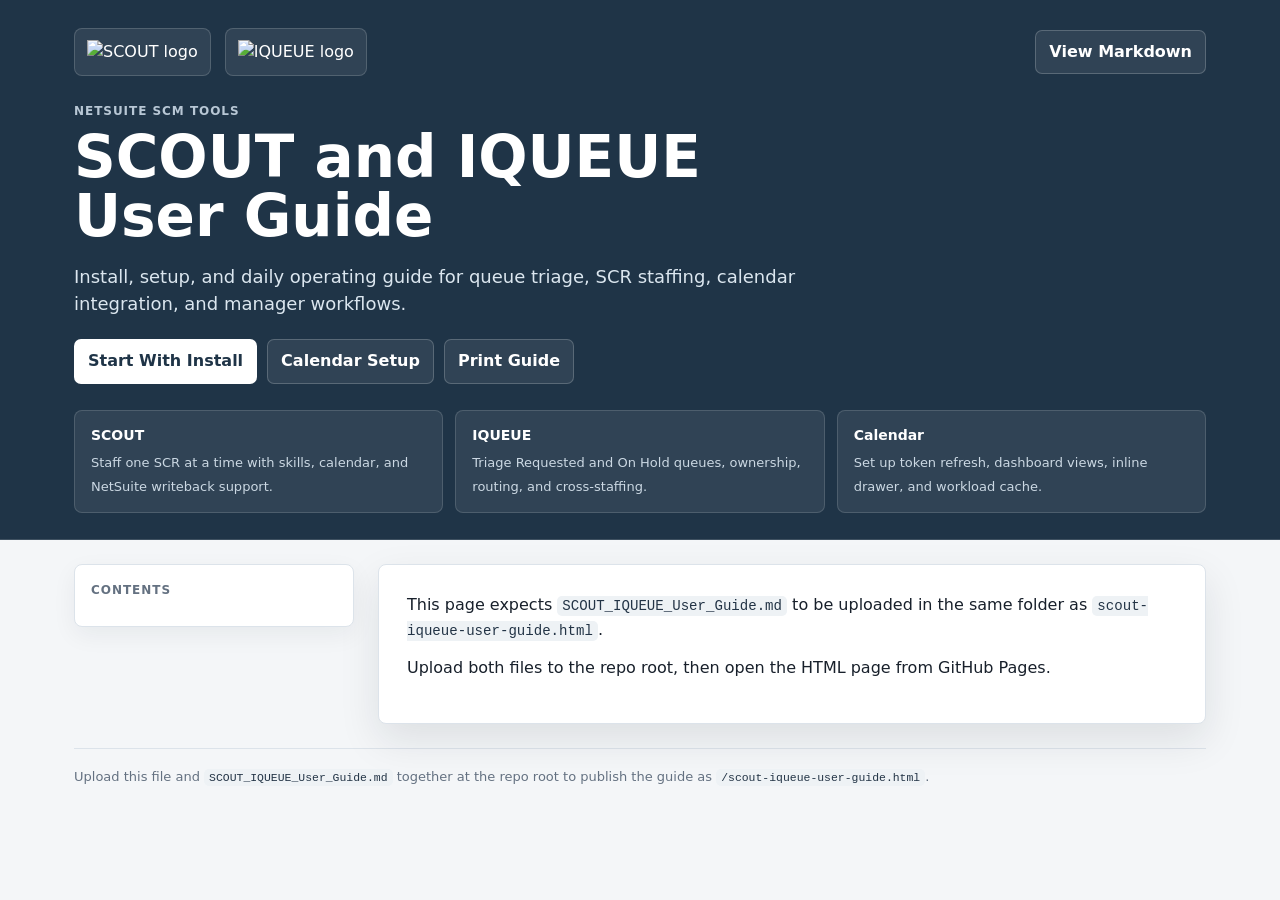
==== docs/index.html @ f4c656f4 "Add SCOUT and IQUEUE User Guide HTML file This file contains the complete HTML structure for the SCO" ====
<!doctype html>
<html lang="en">
<head>
  <meta charset="utf-8">
  <meta name="viewport" content="width=device-width, initial-scale=1">
  <title>SCOUT and IQUEUE User Guide</title>
  <meta name="description" content="Install, setup, and daily workflow guide for SCOUT and IQUEUE NetSuite SCM tools.">
  <style>
    :root {
      --bg: #f4f6f8;
      --surface: #ffffff;
      --surface-2: #eef2f5;
      --ink: #18202b;
      --muted: #647181;
      --line: #dce3ea;
      --line-strong: #c7d1dc;
      --navy: #1f3447;
      --navy-2: #2c4155;
      --teal: #137c75;
      --blue: #2c62a3;
      --shadow: 0 16px 40px rgba(24, 32, 43, 0.10);
      --radius: 8px;
      --content-width: 1180px;
    }

    * { box-sizing: border-box; }

    html { scroll-behavior: smooth; }

    body {
      margin: 0;
      background: var(--bg);
      color: var(--ink);
      font-family: Inter, ui-sans-serif, system-ui, -apple-system, BlinkMacSystemFont, "Segoe UI", sans-serif;
      line-height: 1.52;
    }

    a { color: var(--blue); text-decoration: none; }
    a:hover { text-decoration: underline; }

    button { font: inherit; }

    .skip-link {
      position: absolute;
      top: -48px;
      left: 16px;
      z-index: 20;
      padding: 8px 12px;
      border-radius: 6px;
      background: #fff;
      color: var(--ink);
    }

    .skip-link:focus { top: 12px; }

    .hero {
      background: var(--navy);
      color: #fff;
      border-bottom: 1px solid rgba(255, 255, 255, 0.14);
    }

    .hero-inner {
      max-width: var(--content-width);
      margin: 0 auto;
      padding: 28px 24px 26px;
    }

    .brand-strip {
      display: flex;
      align-items: center;
      justify-content: space-between;
      gap: 18px;
      margin-bottom: 26px;
    }

    .logo-pair {
      display: flex;
      align-items: center;
      gap: 14px;
      flex-wrap: wrap;
    }

    .logo-card {
      display: inline-flex;
      align-items: center;
      justify-content: center;
      min-height: 48px;
      padding: 8px 12px;
      border-radius: var(--radius);
      background: rgba(255, 255, 255, 0.08);
      border: 1px solid rgba(255, 255, 255, 0.16);
    }

    .logo-card img {
      display: block;
      max-height: 32px;
      max-width: 156px;
      object-fit: contain;
    }

    .eyebrow {
      margin: 0 0 8px;
      color: #b8c7d5;
      font-size: 12px;
      font-weight: 800;
      letter-spacing: 0.08em;
      text-transform: uppercase;
    }

    .hero h1 {
      margin: 0;
      max-width: 780px;
      font-size: clamp(32px, 5vw, 58px);
      line-height: 1.02;
      letter-spacing: 0;
    }

    .hero-copy {
      margin: 16px 0 0;
      max-width: 760px;
      color: #dbe6ef;
      font-size: 18px;
    }

    .hero-actions {
      display: flex;
      flex-wrap: wrap;
      gap: 10px;
      margin-top: 22px;
    }

    .button {
      display: inline-flex;
      align-items: center;
      justify-content: center;
      min-height: 38px;
      padding: 9px 13px;
      border: 1px solid rgba(255, 255, 255, 0.2);
      border-radius: 7px;
      background: #fff;
      color: var(--navy);
      font-weight: 800;
      cursor: pointer;
      text-decoration: none;
    }

    .button.secondary {
      background: rgba(255, 255, 255, 0.08);
      color: #fff;
    }

    .button:hover { text-decoration: none; filter: brightness(0.98); }

    .meta-grid {
      display: grid;
      grid-template-columns: repeat(3, minmax(0, 1fr));
      gap: 12px;
      margin-top: 26px;
    }

    .meta-card {
      padding: 14px 16px;
      border: 1px solid rgba(255, 255, 255, 0.14);
      border-radius: var(--radius);
      background: rgba(255, 255, 255, 0.08);
    }

    .meta-card strong {
      display: block;
      color: #fff;
      font-size: 14px;
      margin-bottom: 4px;
    }

    .meta-card span {
      color: #cbd8e3;
      font-size: 13px;
    }

    .layout {
      display: grid;
      grid-template-columns: 280px minmax(0, 1fr);
      gap: 24px;
      max-width: var(--content-width);
      margin: 0 auto;
      padding: 24px;
    }

    .toc {
      position: sticky;
      top: 18px;
      align-self: start;
      max-height: calc(100vh - 36px);
      overflow: auto;
      padding: 16px;
      border: 1px solid var(--line);
      border-radius: var(--radius);
      background: var(--surface);
      box-shadow: 0 8px 24px rgba(24, 32, 43, 0.06);
    }

    .toc-title {
      margin: 0 0 10px;
      color: var(--muted);
      font-size: 12px;
      font-weight: 800;
      text-transform: uppercase;
      letter-spacing: 0.08em;
    }

    .toc-link {
      display: block;
      padding: 7px 8px;
      border-radius: 6px;
      color: var(--ink);
      font-size: 13px;
      line-height: 1.25;
      text-decoration: none;
    }

    .toc-link:hover,
    .toc-link.is-active {
      background: #e7f2f1;
      color: #0f615c;
      text-decoration: none;
    }

    .toc-level-1 { font-weight: 800; }
    .toc-level-3 { padding-left: 22px; color: var(--muted); }

    .doc {
      min-width: 0;
      padding: 28px;
      border: 1px solid var(--line);
      border-radius: var(--radius);
      background: var(--surface);
      box-shadow: var(--shadow);
    }

    .loading {
      padding: 28px;
      border: 1px dashed var(--line-strong);
      border-radius: var(--radius);
      background: #fbfcfd;
      color: var(--muted);
    }

    .doc h1,
    .doc h2,
    .doc h3,
    .doc h4 {
      position: relative;
      margin: 30px 0 12px;
      color: var(--ink);
      letter-spacing: 0;
      scroll-margin-top: 18px;
    }

    .doc h1,
    .doc h2 {
      padding-top: 20px;
      border-top: 1px solid var(--line);
      line-height: 1.16;
    }

    .doc h1 { font-size: 32px; }
    .doc h2 { font-size: 27px; }
    .doc h1:first-child,
    .doc h2:first-child { border-top: 0; padding-top: 0; margin-top: 0; }
    .doc h3 { color: var(--navy-2); font-size: 20px; }
    .doc h4 { font-size: 17px; }

    .heading-anchor {
      opacity: 0;
      margin-left: 8px;
      color: var(--muted);
      font-size: 0.78em;
      text-decoration: none;
    }

    h1:hover .heading-anchor,
    h2:hover .heading-anchor,
    h3:hover .heading-anchor,
    h4:hover .heading-anchor { opacity: 1; }

    .doc p { margin: 0 0 14px; }

    .doc ul,
    .doc ol {
      margin: 0 0 16px 22px;
      padding: 0;
    }

    .doc li { margin: 5px 0; }

    .table-scroller {
      margin: 14px 0 22px;
      overflow-x: auto;
      border: 1px solid var(--line);
      border-radius: var(--radius);
      background: #fff;
    }

    table {
      width: 100%;
      min-width: 720px;
      border-collapse: collapse;
      font-size: 13px;
    }

    th,
    td {
      padding: 10px 12px;
      border-bottom: 1px solid var(--line);
      vertical-align: top;
      text-align: left;
    }

    th {
      background: #eef3f7;
      color: var(--navy);
      font-weight: 800;
      white-space: nowrap;
    }

    tr:last-child td { border-bottom: 0; }
    tr:nth-child(even) td { background: #fbfcfd; }

    code {
      padding: 2px 5px;
      border-radius: 5px;
      background: #eef2f5;
      color: #233446;
      font-family: ui-monospace, SFMono-Regular, Menlo, Monaco, Consolas, "Liberation Mono", monospace;
      font-size: 0.88em;
      word-break: break-word;
    }

    .code-link code { color: var(--blue); }

    .copy-link {
      display: inline-flex;
      align-items: center;
      margin-left: 6px;
      padding: 3px 7px;
      border: 1px solid var(--line-strong);
      border-radius: 5px;
      background: #fff;
      color: var(--muted);
      font-size: 11px;
      font-weight: 800;
      cursor: pointer;
      vertical-align: middle;
    }

    .copy-link:hover { border-color: var(--teal); color: var(--teal); }

    .footer {
      max-width: var(--content-width);
      margin: 0 auto;
      padding: 0 24px 32px;
      color: var(--muted);
      font-size: 13px;
    }

    .footer-inner {
      padding: 18px 0 0;
      border-top: 1px solid var(--line);
    }

    @media (max-width: 980px) {
      .layout { grid-template-columns: 1fr; }
      .toc { position: static; max-height: none; }
      .meta-grid { grid-template-columns: 1fr; }
      .doc { padding: 20px; }
    }

    @media (max-width: 640px) {
      .hero-inner,
      .layout,
      .footer { padding-left: 16px; padding-right: 16px; }
      .brand-strip { align-items: flex-start; flex-direction: column; }
      .hero h1 { font-size: 34px; }
      .hero-copy { font-size: 16px; }
      table { min-width: 640px; }
    }

    @media print {
      body { background: #fff; }
      .hero { color: #000; background: #fff; border-bottom: 1px solid #ccc; }
      .hero-actions,
      .toc,
      .heading-anchor,
      .copy-link { display: none !important; }
      .layout { display: block; max-width: none; padding: 0; }
      .doc { border: 0; box-shadow: none; padding: 0; }
      .table-scroller { overflow: visible; }
      a { color: #000; text-decoration: underline; }
    }
  </style>
</head>
<body>
  <a class="skip-link" href="#guide-content">Skip to guide content</a>

  <header class="hero">
    <div class="hero-inner">
      <div class="brand-strip">
        <div class="logo-pair" aria-label="SCOUT and IQUEUE logos">
          <span class="logo-card"><img src="https://raw.githubusercontent.com/mcanderson14/ns_scm_logos/main/SCOUT_logo.png" alt="SCOUT logo"></span>
          <span class="logo-card"><img src="https://raw.githubusercontent.com/mcanderson14/ns_scm_logos/main/IQ_large_logo.png" alt="IQUEUE logo"></span>
        </div>
        <a class="button secondary" href="./SCOUT_IQUEUE_User_Guide.md">View Markdown</a>
      </div>
      <p class="eyebrow">NetSuite SCM Tools</p>
      <h1>SCOUT and IQUEUE User Guide</h1>
      <p class="hero-copy">Install, setup, and daily operating guide for queue triage, SCR staffing, calendar integration, and manager workflows.</p>
      <div class="hero-actions">
        <a class="button" href="#installation-guide">Start With Install</a>
        <a class="button secondary" href="#scout-calendar-integration-setup">Calendar Setup</a>
        <button class="button secondary" type="button" onclick="window.print()">Print Guide</button>
      </div>
      <div class="meta-grid" aria-label="Guide summary">
        <div class="meta-card"><strong>SCOUT</strong><span>Staff one SCR at a time with skills, calendar, and NetSuite writeback support.</span></div>
        <div class="meta-card"><strong>IQUEUE</strong><span>Triage Requested and On Hold queues, ownership, routing, and cross-staffing.</span></div>
        <div class="meta-card"><strong>Calendar</strong><span>Set up token refresh, dashboard views, inline drawer, and workload cache.</span></div>
      </div>
    </div>
  </header>

  <div class="layout">
    <aside class="toc" aria-label="Table of contents">
      <p class="toc-title">Contents</p>
      <nav id="toc-links"></nav>
    </aside>
    <main id="guide-content" class="doc">
      <div class="loading">Loading guide content from <code>SCOUT_IQUEUE_User_Guide.md</code>...</div>
    </main>
  </div>

  <footer class="footer">
    <div class="footer-inner">Upload this file and <code>SCOUT_IQUEUE_User_Guide.md</code> together at the repo root to publish the guide as <code>/scout-iqueue-user-guide.html</code>.</div>
  </footer>

  <script>
    (function () {
      var markdownPath = './SCOUT_IQUEUE_User_Guide.md';
      var content = document.getElementById('guide-content');
      var tocLinks = document.getElementById('toc-links');

      function escapeHtml(value) {
        return String(value == null ? '' : value)
          .replace(/&/g, '&amp;')
          .replace(/</g, '&lt;')
          .replace(/>/g, '&gt;')
          .replace(/"/g, '&quot;');
      }

      function escapeAttr(value) {
        return escapeHtml(value).replace(/'/g, '&#39;');
      }

      function stripMarkdown(text) {
        return String(text || '')
          .replace(/`([^`]+)`/g, '$1')
          .replace(/\*\*([^*]+)\*\*/g, '$1')
          .trim();
      }

      function slugify(value, counts) {
        var base = String(value || '')
          .toLowerCase()
          .replace(/`([^`]+)`/g, '$1')
          .replace(/&amp;/g, 'and')
          .replace(/[^a-z0-9]+/g, '-')
          .replace(/^-+|-+$/g, '') || 'section';
        counts[base] = (counts[base] || 0) + 1;
        return counts[base] === 1 ? base : base + '-' + counts[base];
      }

      function splitTableRow(line) {
        var text = line.trim();
        if (text.charAt(0) === '|') text = text.slice(1);
        if (text.charAt(text.length - 1) === '|') text = text.slice(0, -1);
        return text.split('|').map(function (cell) { return cell.trim(); });
      }

      function isTableDivider(line) {
        return /^\s*\|?\s*:?-{3,}:?\s*(\|\s*:?-{3,}:?\s*)+\|?\s*$/.test(line || '');
      }

      function inlineMarkdown(text) {
        return String(text || '').split(/(`[^`]*`)/g).map(function (part) {
          if (part.indexOf('`') === 0 && part.lastIndexOf('`') === part.length - 1) {
            var raw = part.slice(1, -1);
            var escaped = escapeHtml(raw);
            if (/^https?:\/\//i.test(raw)) {
              return '<a class="code-link" href="' + escapeAttr(raw) + '" target="_blank" rel="noopener"><code>' + escaped + '</code></a>';
            }
            return '<code>' + escaped + '</code>';
          }
          return escapeHtml(part)
            .replace(/\*\*([^*]+)\*\*/g, '<strong>$1</strong>')
            .replace(/\b(https?:\/\/[^\s<]+[^\s<.,)])\b/g, '<a href="$1" target="_blank" rel="noopener">$1</a>');
        }).join('');
      }

      function renderMarkdown(markdown) {
        var lines = String(markdown || '').replace(/\r\n?/g, '\n').split('\n');
        var slugCounts = Object.create(null);
        var toc = [];
        var html = [];
        var i = 0;
        var skippedTitle = false;

        function nextSpecial(index) {
          var line = lines[index] || '';
          var trimmed = line.trim();
          return !trimmed
            || /^#{1,6}\s+/.test(trimmed)
            || /^[-*]\s+/.test(trimmed)
            || /^\d+\.\s+/.test(trimmed)
            || (trimmed.indexOf('|') === 0 && isTableDivider(lines[index + 1] || ''));
        }

        while (i < lines.length) {
          var line = lines[i];
          var trimmed = line.trim();
          if (!trimmed) {
            i += 1;
            continue;
          }

          var heading = trimmed.match(/^(#{1,6})\s+(.+)$/);
          if (heading) {
            var level = heading[1].length;
            var headingText = stripMarkdown(heading[2]);
            if (level === 1 && !skippedTitle) {
              skippedTitle = true;
              i += 1;
              continue;
            }
            var id = slugify(headingText, slugCounts);
            if (level <= 3) toc.push({ level: level, text: headingText, id: id });
            html.push('<h' + level + ' id="' + id + '">' + inlineMarkdown(heading[2]) + '<a class="heading-anchor" href="#' + id + '" aria-label="Link to ' + escapeAttr(headingText) + '">#</a></h' + level + '>');
            i += 1;
            continue;
          }

          if (trimmed.indexOf('|') === 0 && isTableDivider(lines[i + 1] || '')) {
            var headers = splitTableRow(lines[i]);
            var rows = [];
            i += 2;
            while (i < lines.length && lines[i].trim().indexOf('|') === 0) {
              rows.push(splitTableRow(lines[i]));
              i += 1;
            }
            html.push('<div class="table-scroller"><table>');
            html.push('<thead><tr>' + headers.map(function (cell) { return '<th>' + inlineMarkdown(cell) + '</th>'; }).join('') + '</tr></thead>');
            html.push('<tbody>');
            rows.forEach(function (row) {
              html.push('<tr>' + row.map(function (cell) { return '<td>' + inlineMarkdown(cell) + '</td>'; }).join('') + '</tr>');
            });
            html.push('</tbody></table></div>');
            continue;
          }

          if (/^[-*]\s+/.test(trimmed)) {
            var bulletItems = [];
            while (i < lines.length && /^[-*]\s+/.test(lines[i].trim())) {
              bulletItems.push(lines[i].trim().replace(/^[-*]\s+/, ''));
              i += 1;
            }
            html.push('<ul>' + bulletItems.map(function (item) { return '<li>' + inlineMarkdown(item) + '</li>'; }).join('') + '</ul>');
            continue;
          }

          if (/^\d+\.\s+/.test(trimmed)) {
            var orderedItems = [];
            while (i < lines.length && /^\d+\.\s+/.test(lines[i].trim())) {
              orderedItems.push(lines[i].trim().replace(/^\d+\.\s+/, ''));
              i += 1;
            }
            html.push('<ol>' + orderedItems.map(function (item) { return '<li>' + inlineMarkdown(item) + '</li>'; }).join('') + '</ol>');
            continue;
          }

          var paragraph = [];
          while (i < lines.length && !nextSpecial(i)) {
            paragraph.push(lines[i].trim());
            i += 1;
          }
          html.push('<p>' + inlineMarkdown(paragraph.join(' ')) + '</p>');
        }

        content.innerHTML = html.join('\n');
        tocLinks.innerHTML = toc.map(function (item) {
          return '<a class="toc-link toc-level-' + item.level + '" href="#' + item.id + '">' + escapeHtml(item.text) + '</a>';
        }).join('\n');
        enhancePage();
      }

      function enhancePage() {
        var links = Array.prototype.slice.call(document.querySelectorAll('.toc-link'));
        var byId = {};
        links.forEach(function (link) {
          byId[link.getAttribute('href').slice(1)] = link;
        });

        function setActive(id) {
          links.forEach(function (link) {
            link.classList.toggle('is-active', link === byId[id]);
          });
        }

        if ('IntersectionObserver' in window) {
          var headings = Array.prototype.slice.call(document.querySelectorAll('.doc h1[id], .doc h2[id], .doc h3[id]'));
          var observer = new IntersectionObserver(function (entries) {
            var visible = entries.filter(function (entry) { return entry.isIntersecting; })
              .sort(function (a, b) { return a.boundingClientRect.top - b.boundingClientRect.top; })[0];
            if (visible) setActive(visible.target.id);
          }, { rootMargin: '-10% 0px -75% 0px', threshold: [0, 1] });
          headings.forEach(function (heading) { observer.observe(heading); });
        }

        document.querySelectorAll('a.code-link code').forEach(function (code) {
          var url = code.textContent.trim();
          if (!/^https?:\/\//i.test(url)) return;
          var button = document.createElement('button');
          button.type = 'button';
          button.className = 'copy-link';
          button.textContent = 'Copy';
          button.setAttribute('aria-label', 'Copy link');
          button.addEventListener('click', function () {
            if (!navigator.clipboard) return;
            navigator.clipboard.writeText(url).then(function () {
              button.textContent = 'Copied';
              window.setTimeout(function () { button.textContent = 'Copy'; }, 1200);
            });
          });
          code.parentElement.insertAdjacentElement('afterend', button);
        });
      }

      fetch(markdownPath, { cache: 'no-cache' })
        .then(function (response) {
          if (!response.ok) throw new Error('HTTP ' + response.status);
          return response.text();
        })
        .then(renderMarkdown)
        .catch(function () {
          renderMarkdown('# Guide Content Not Loaded\n\nThis page expects `SCOUT_IQUEUE_User_Guide.md` to be uploaded in the same folder as `scout-iqueue-user-guide.html`.\n\nUpload both files to the repo root, then open the HTML page from GitHub Pages.');
        });
    }());
  </script>
</body>
</html>
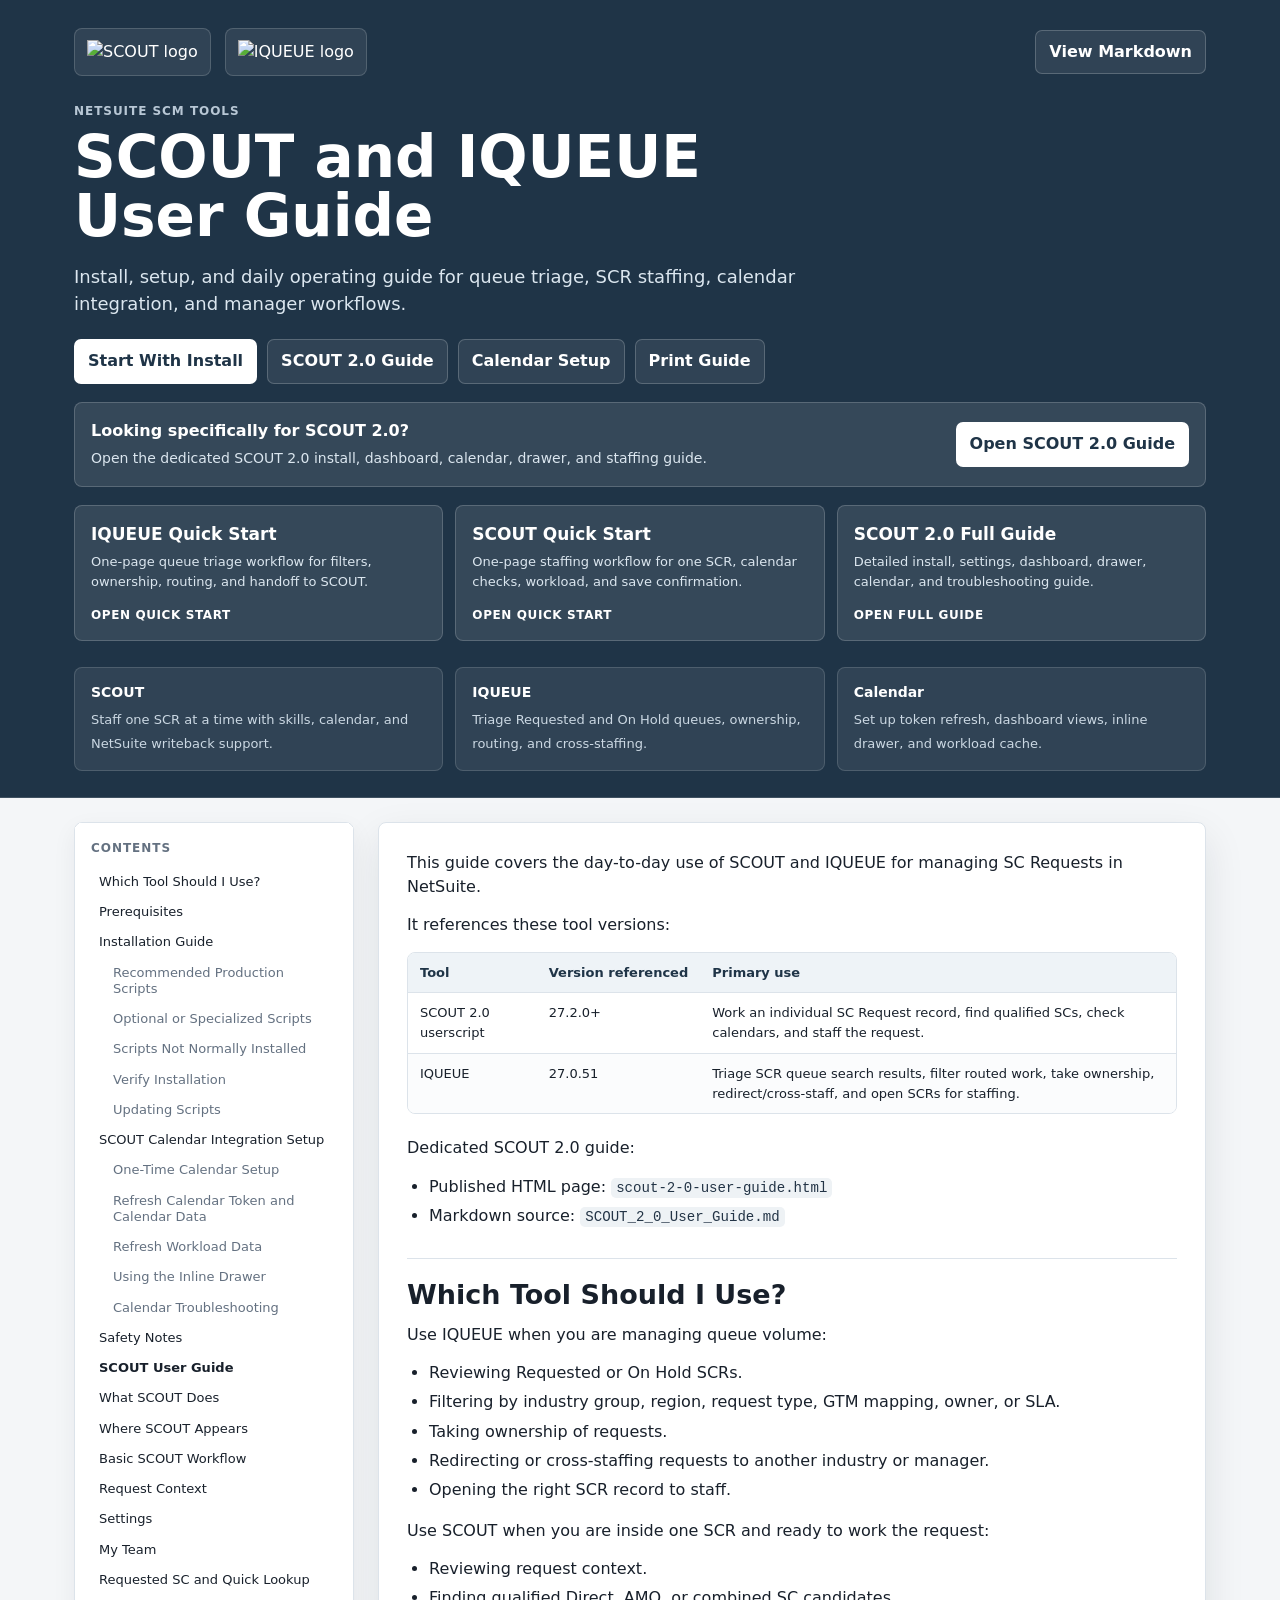
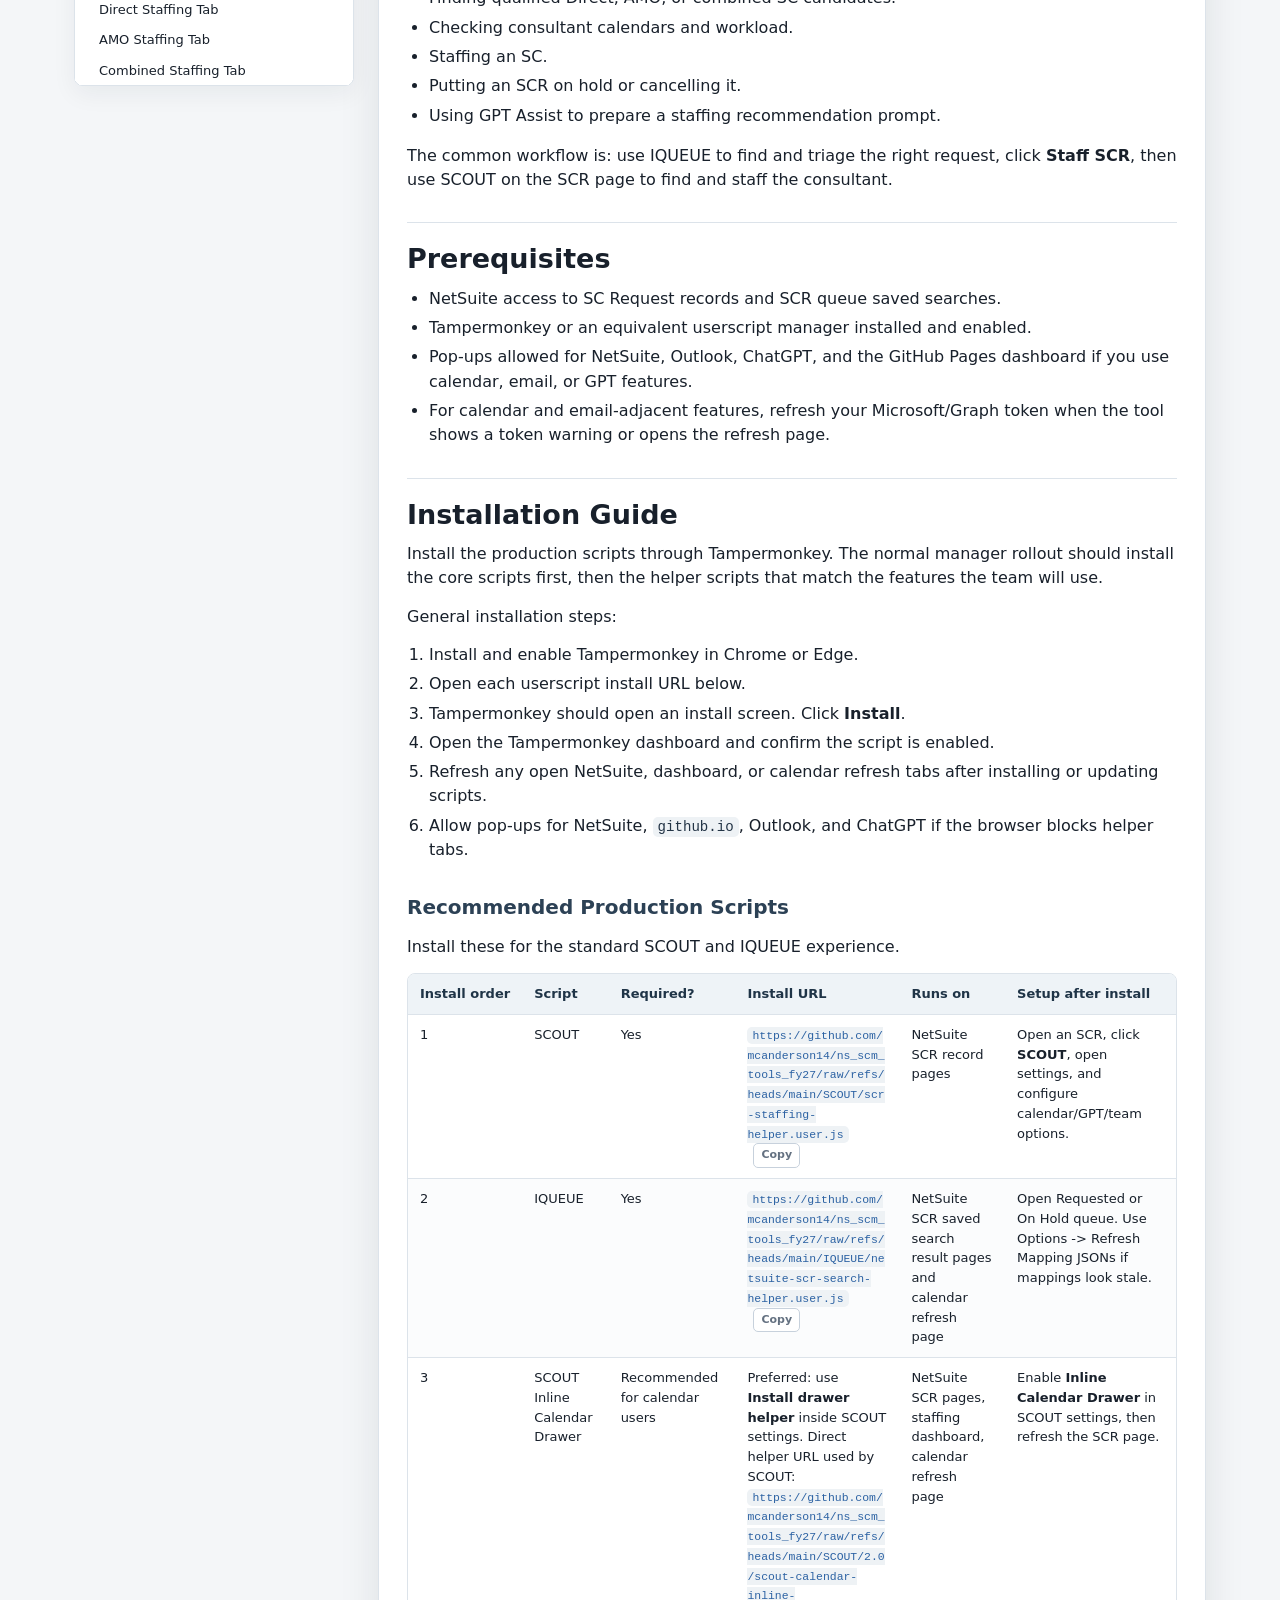
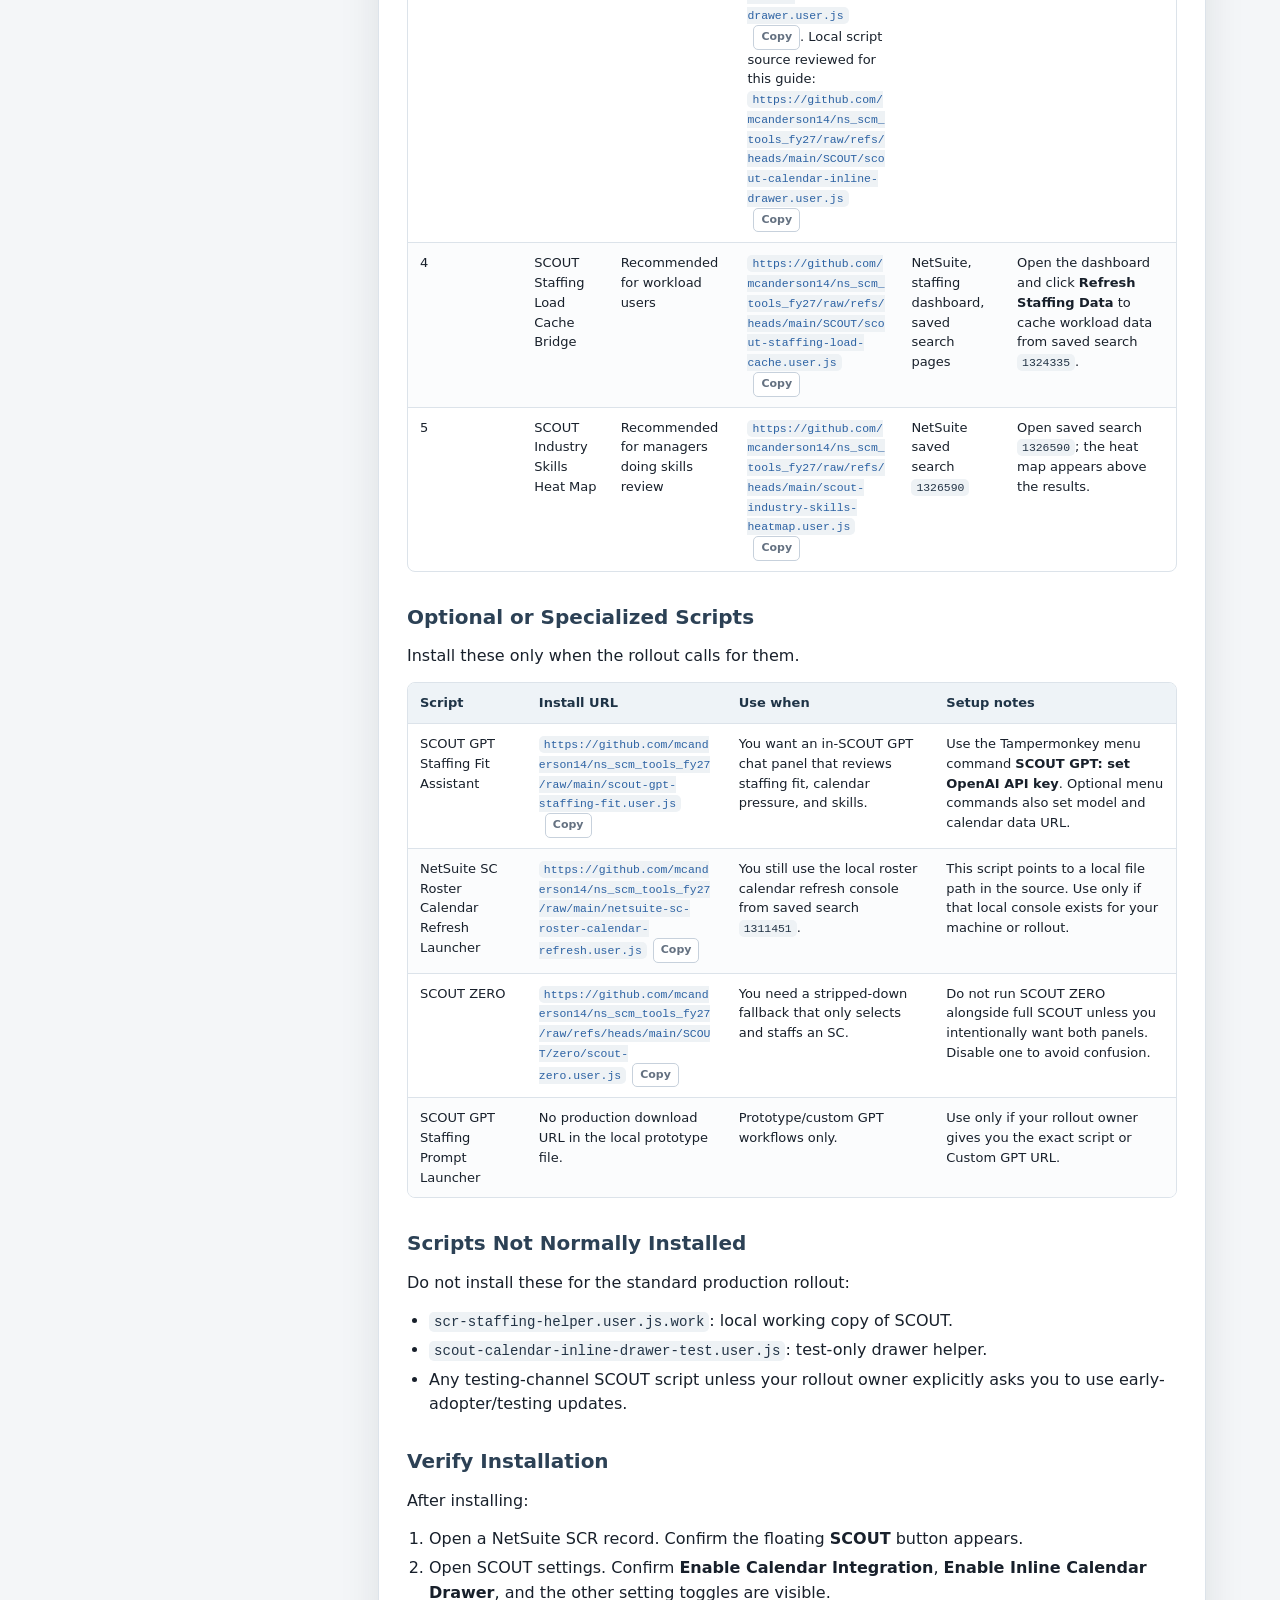
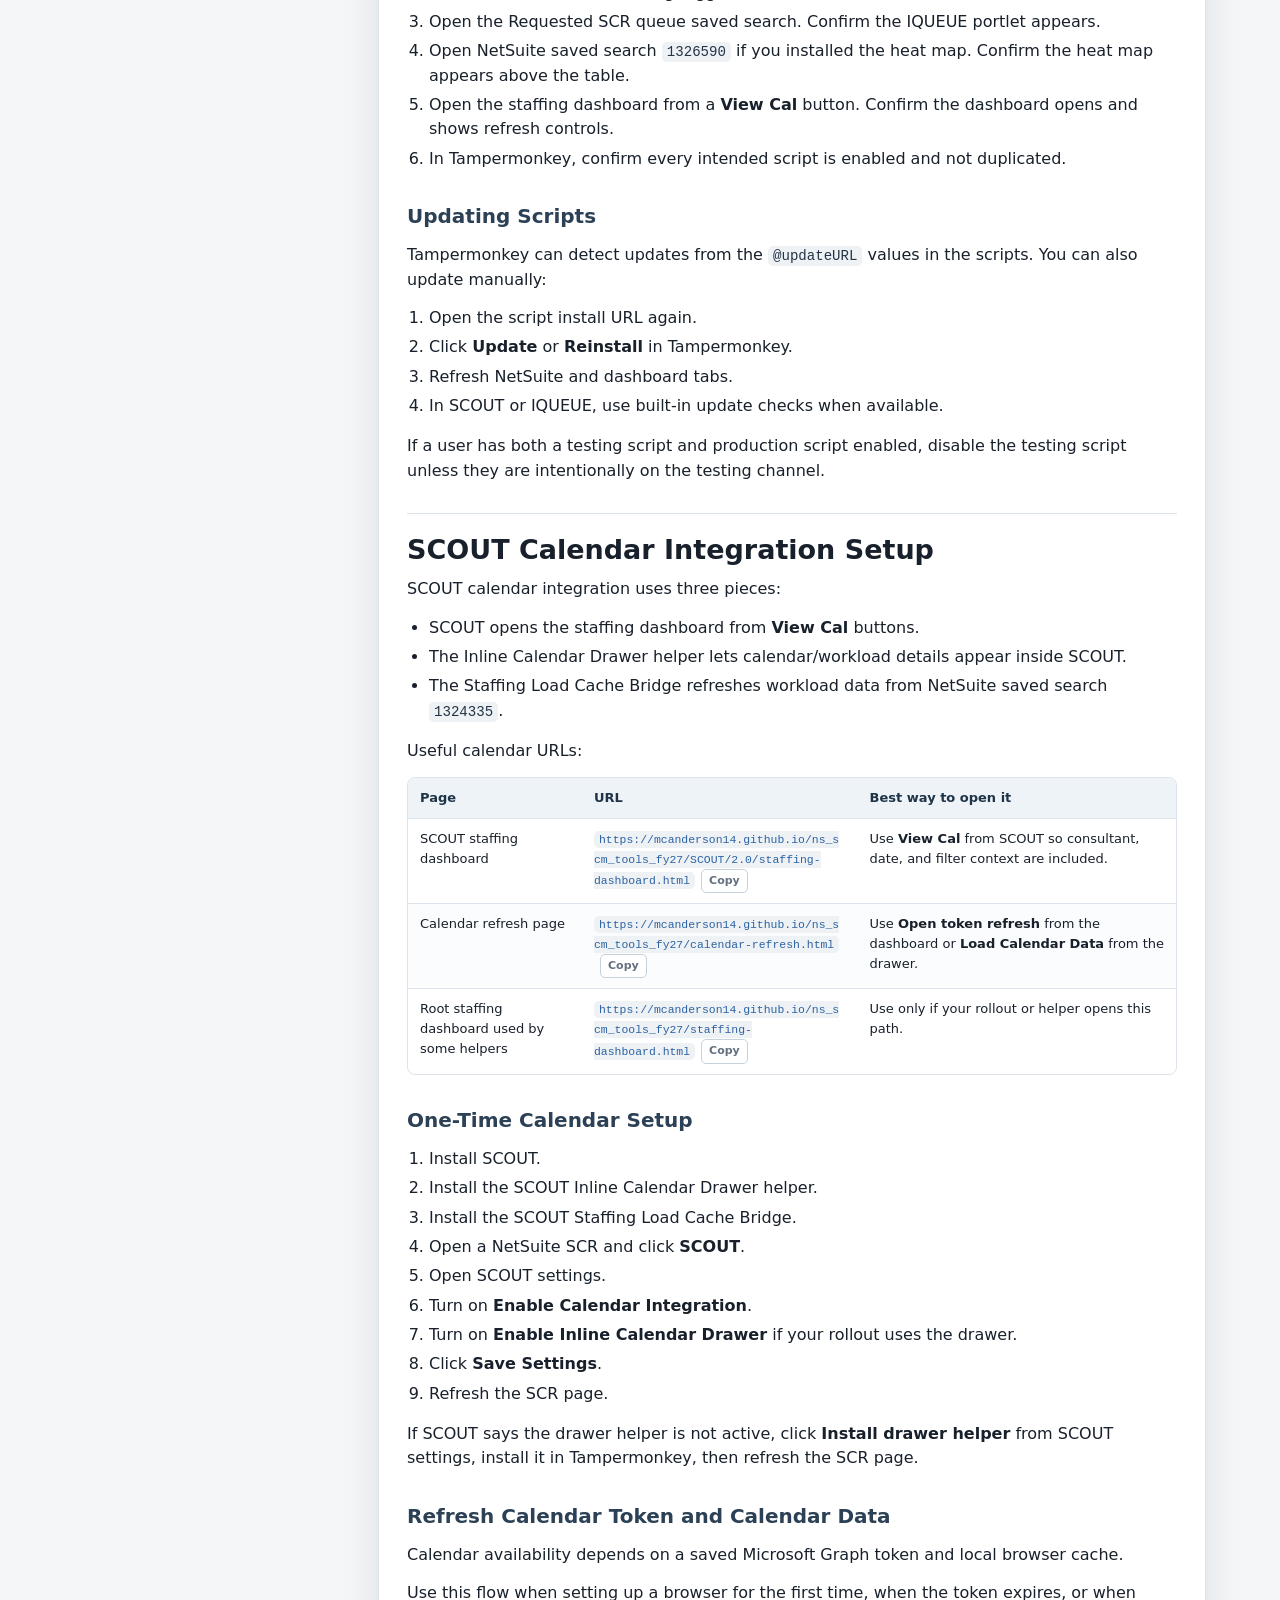
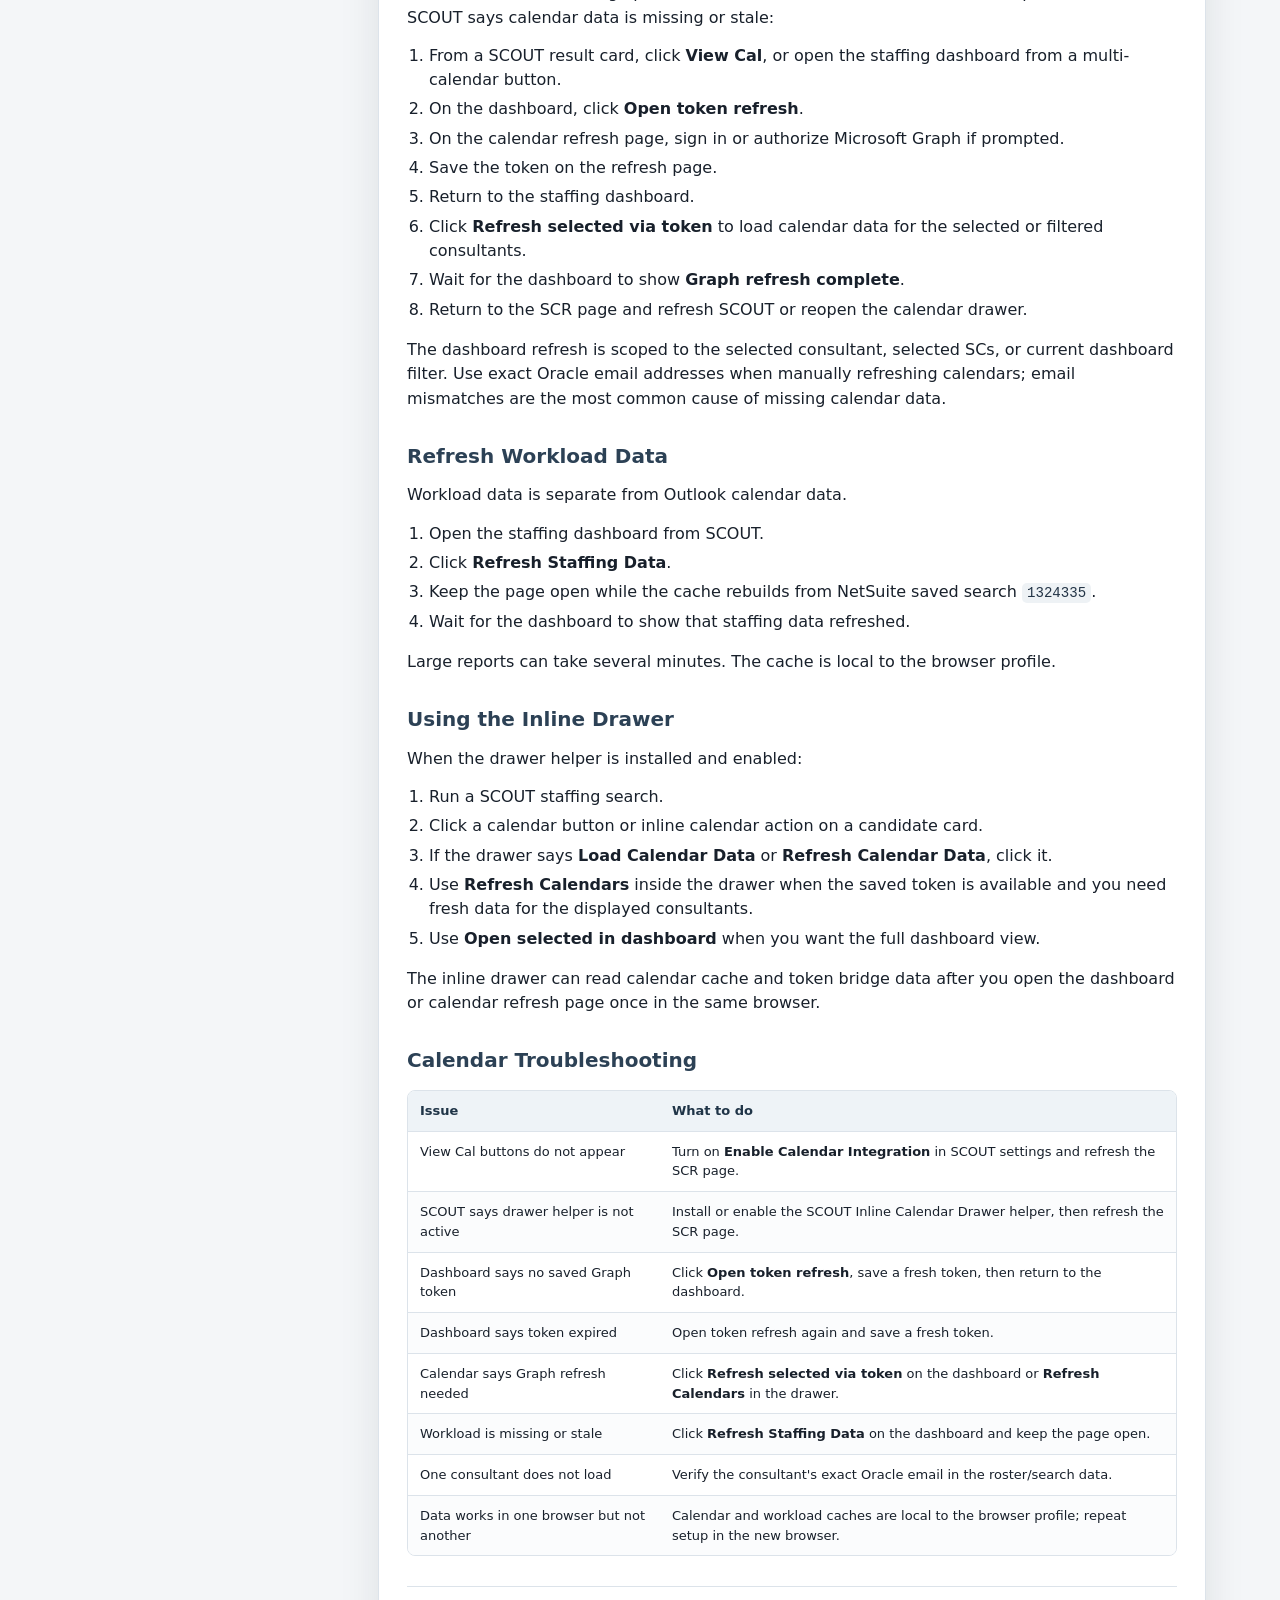
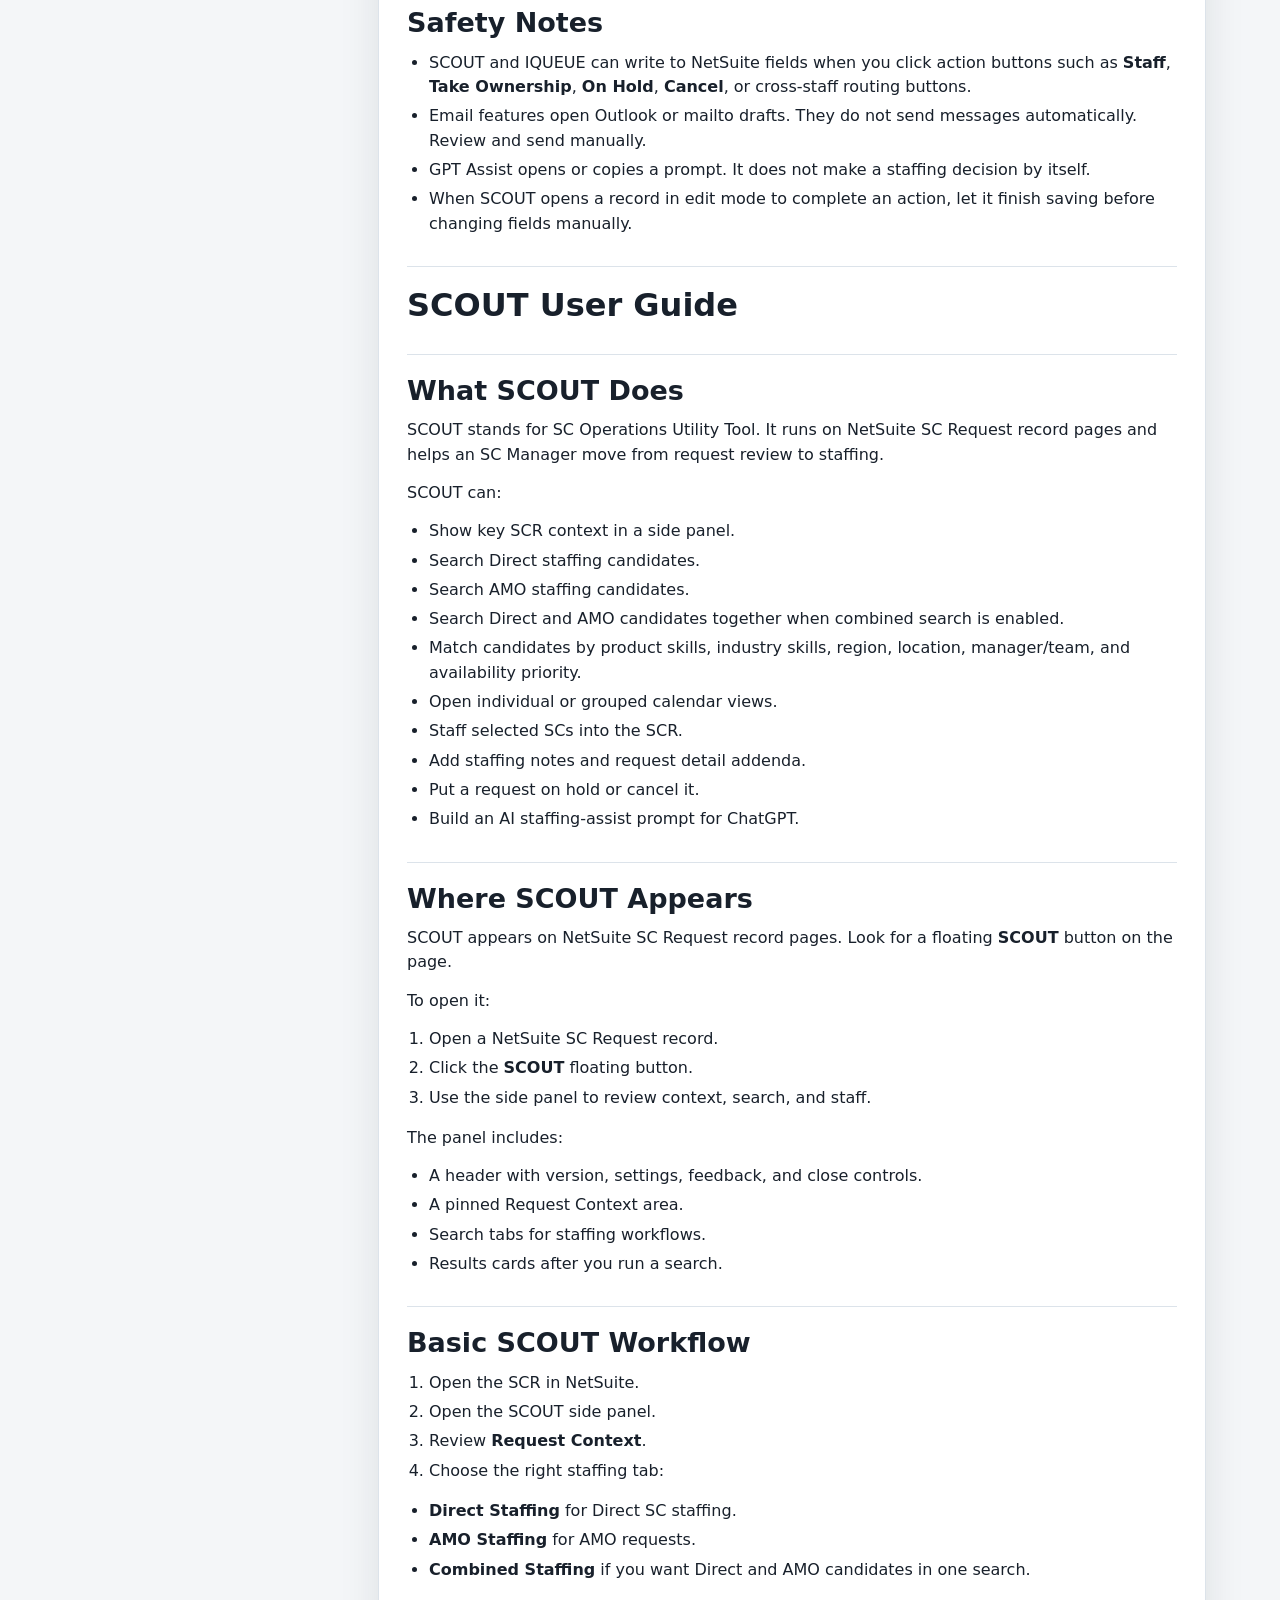
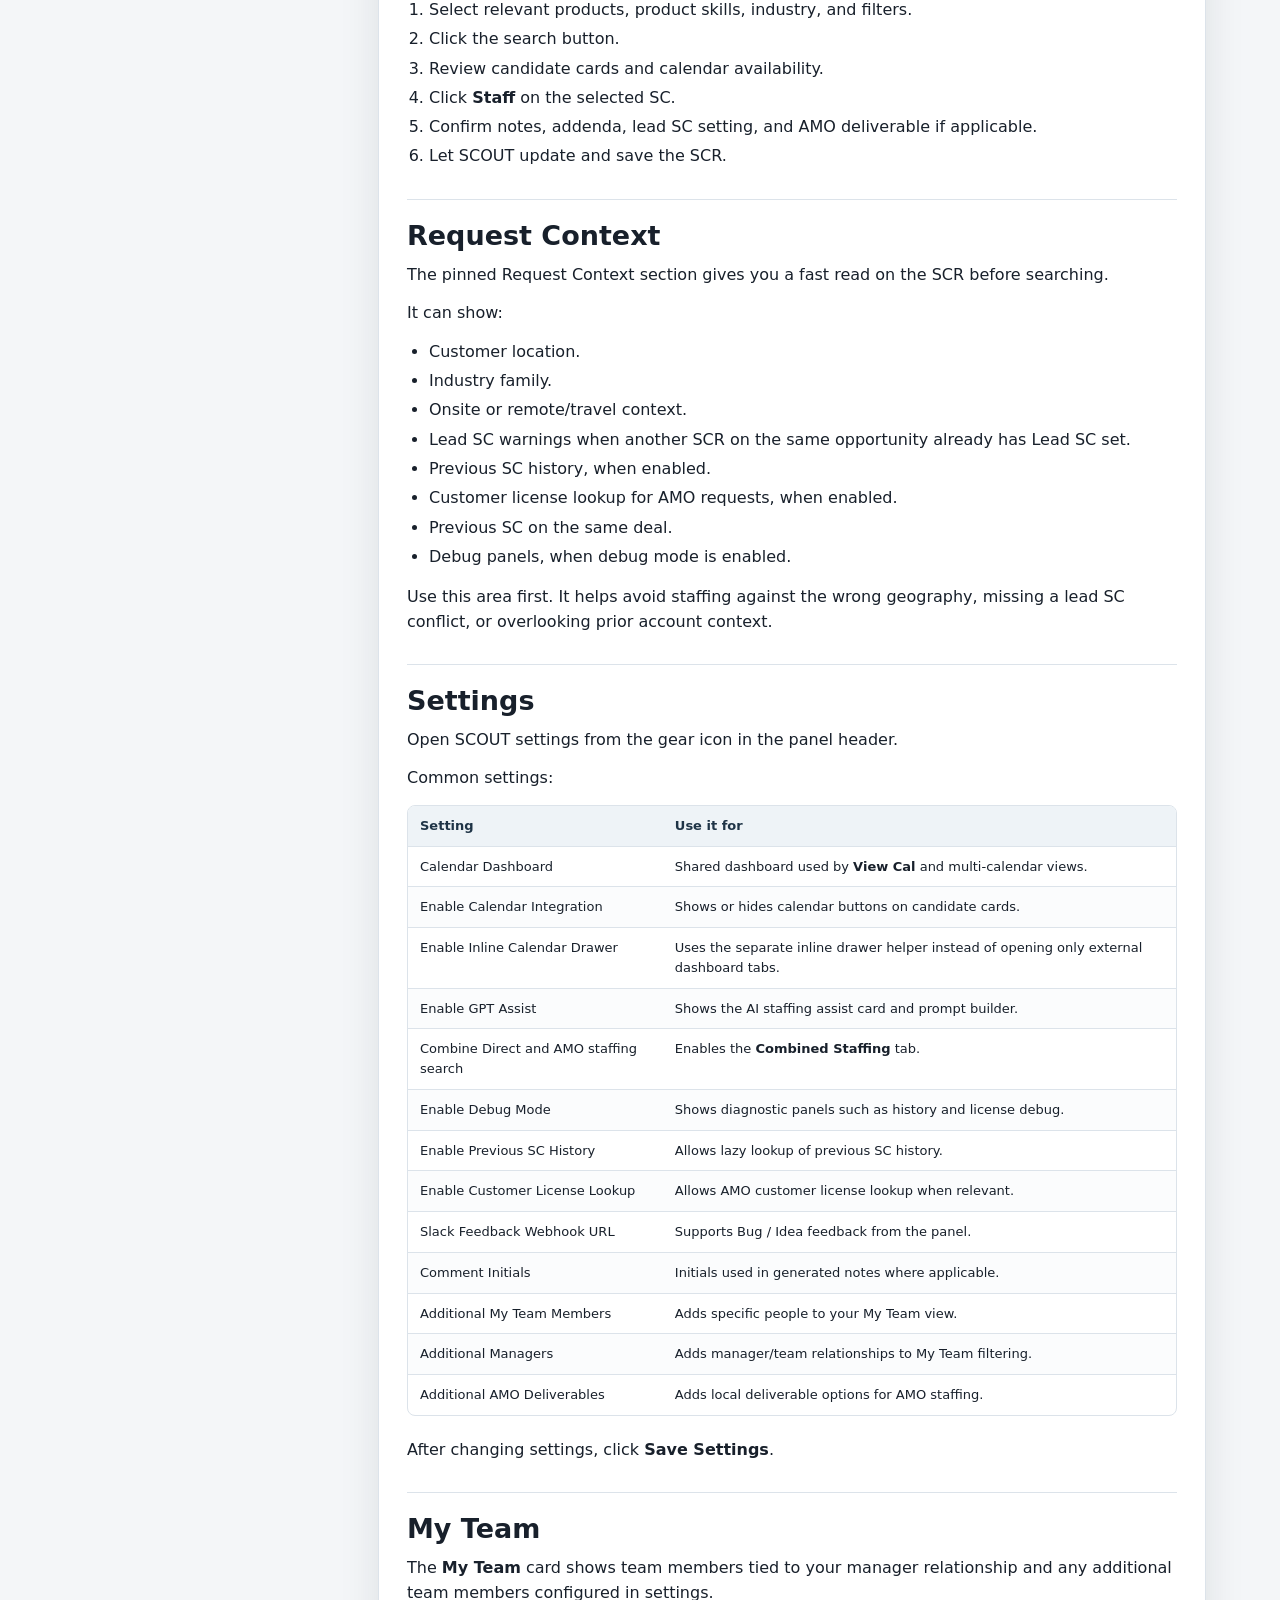
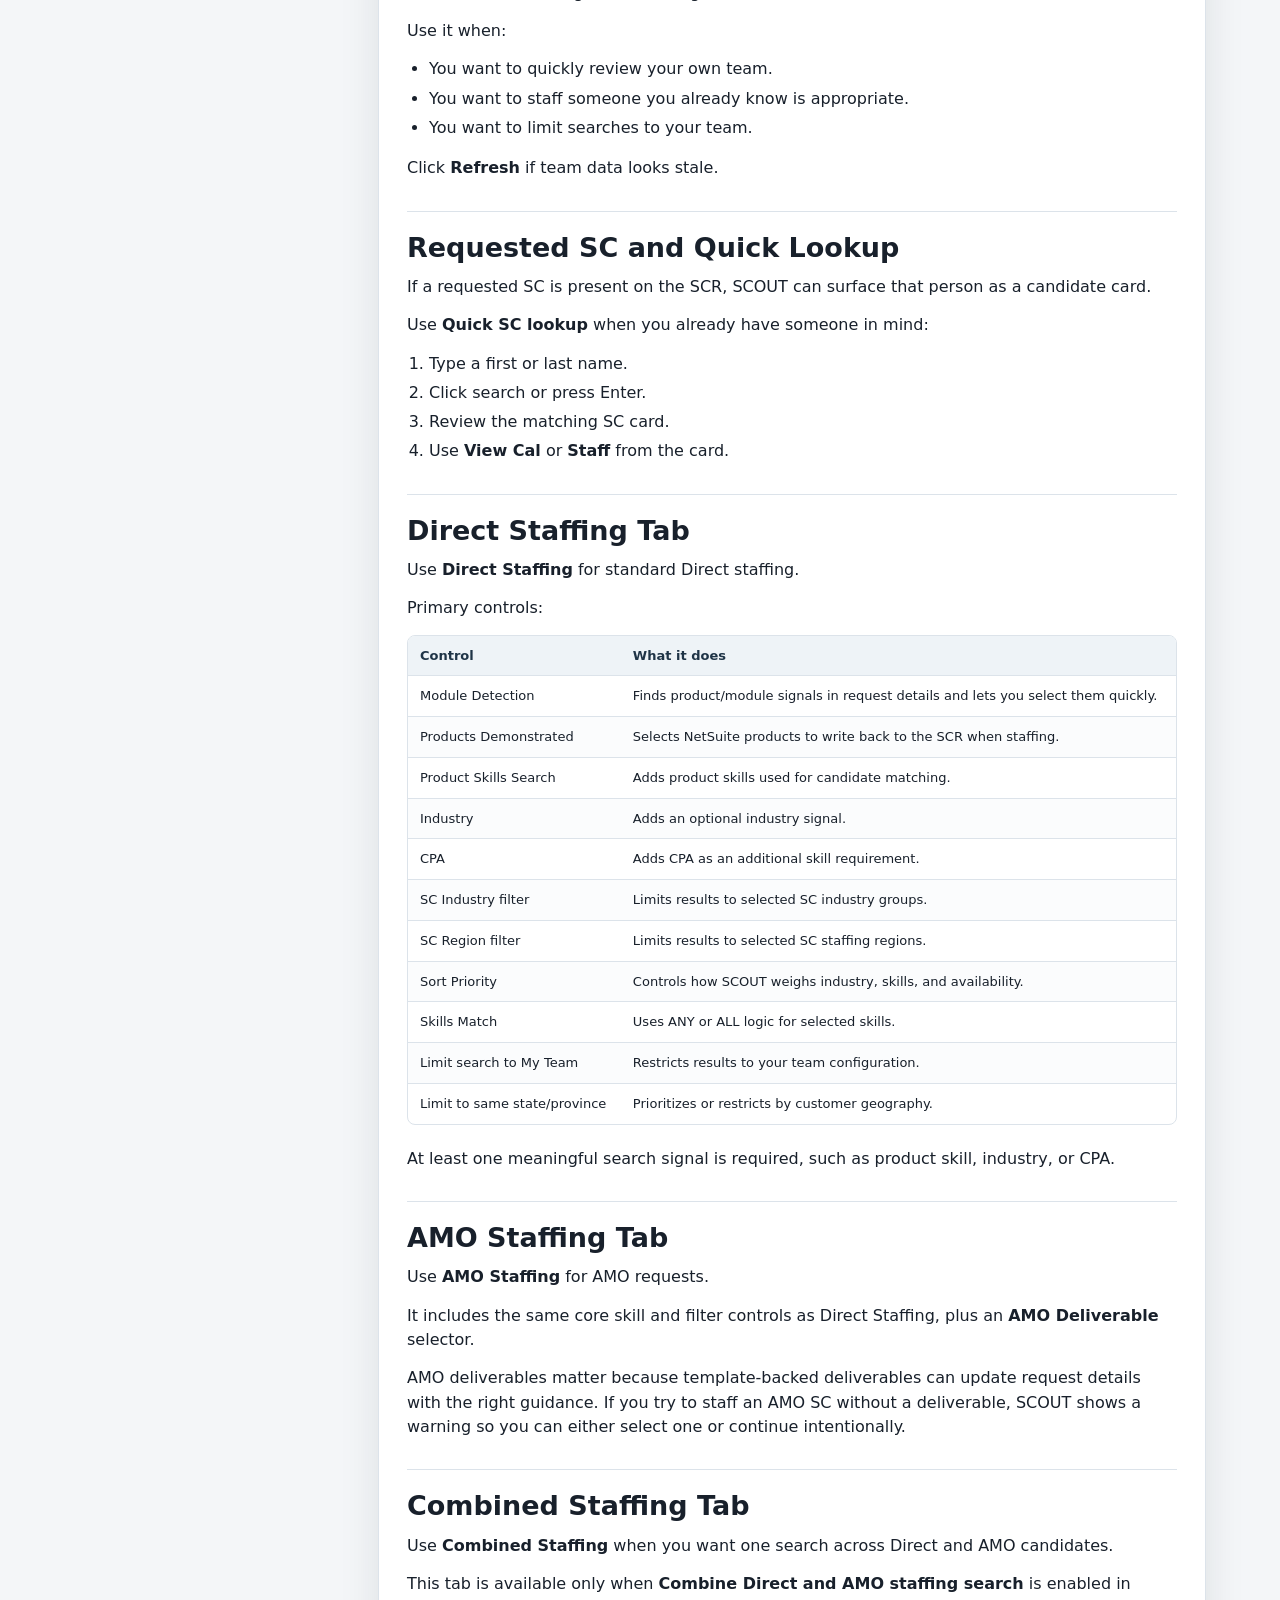
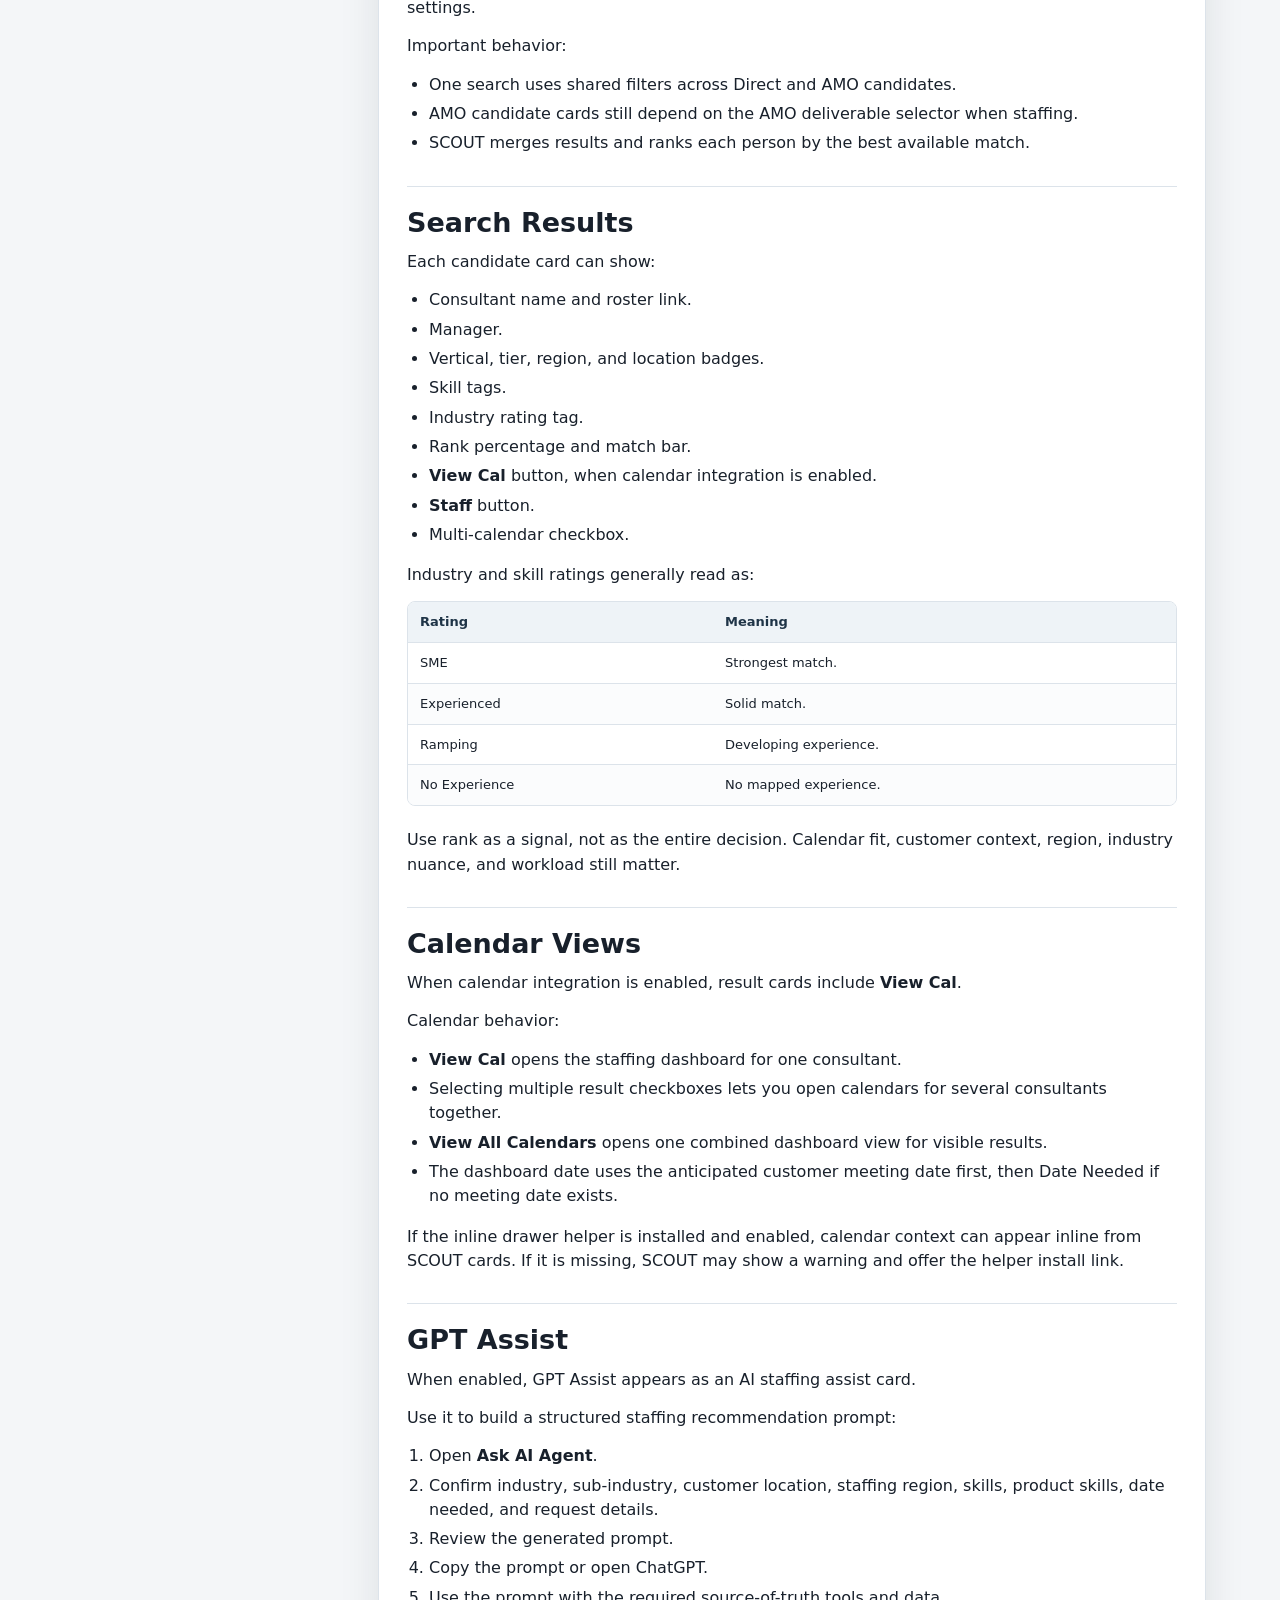
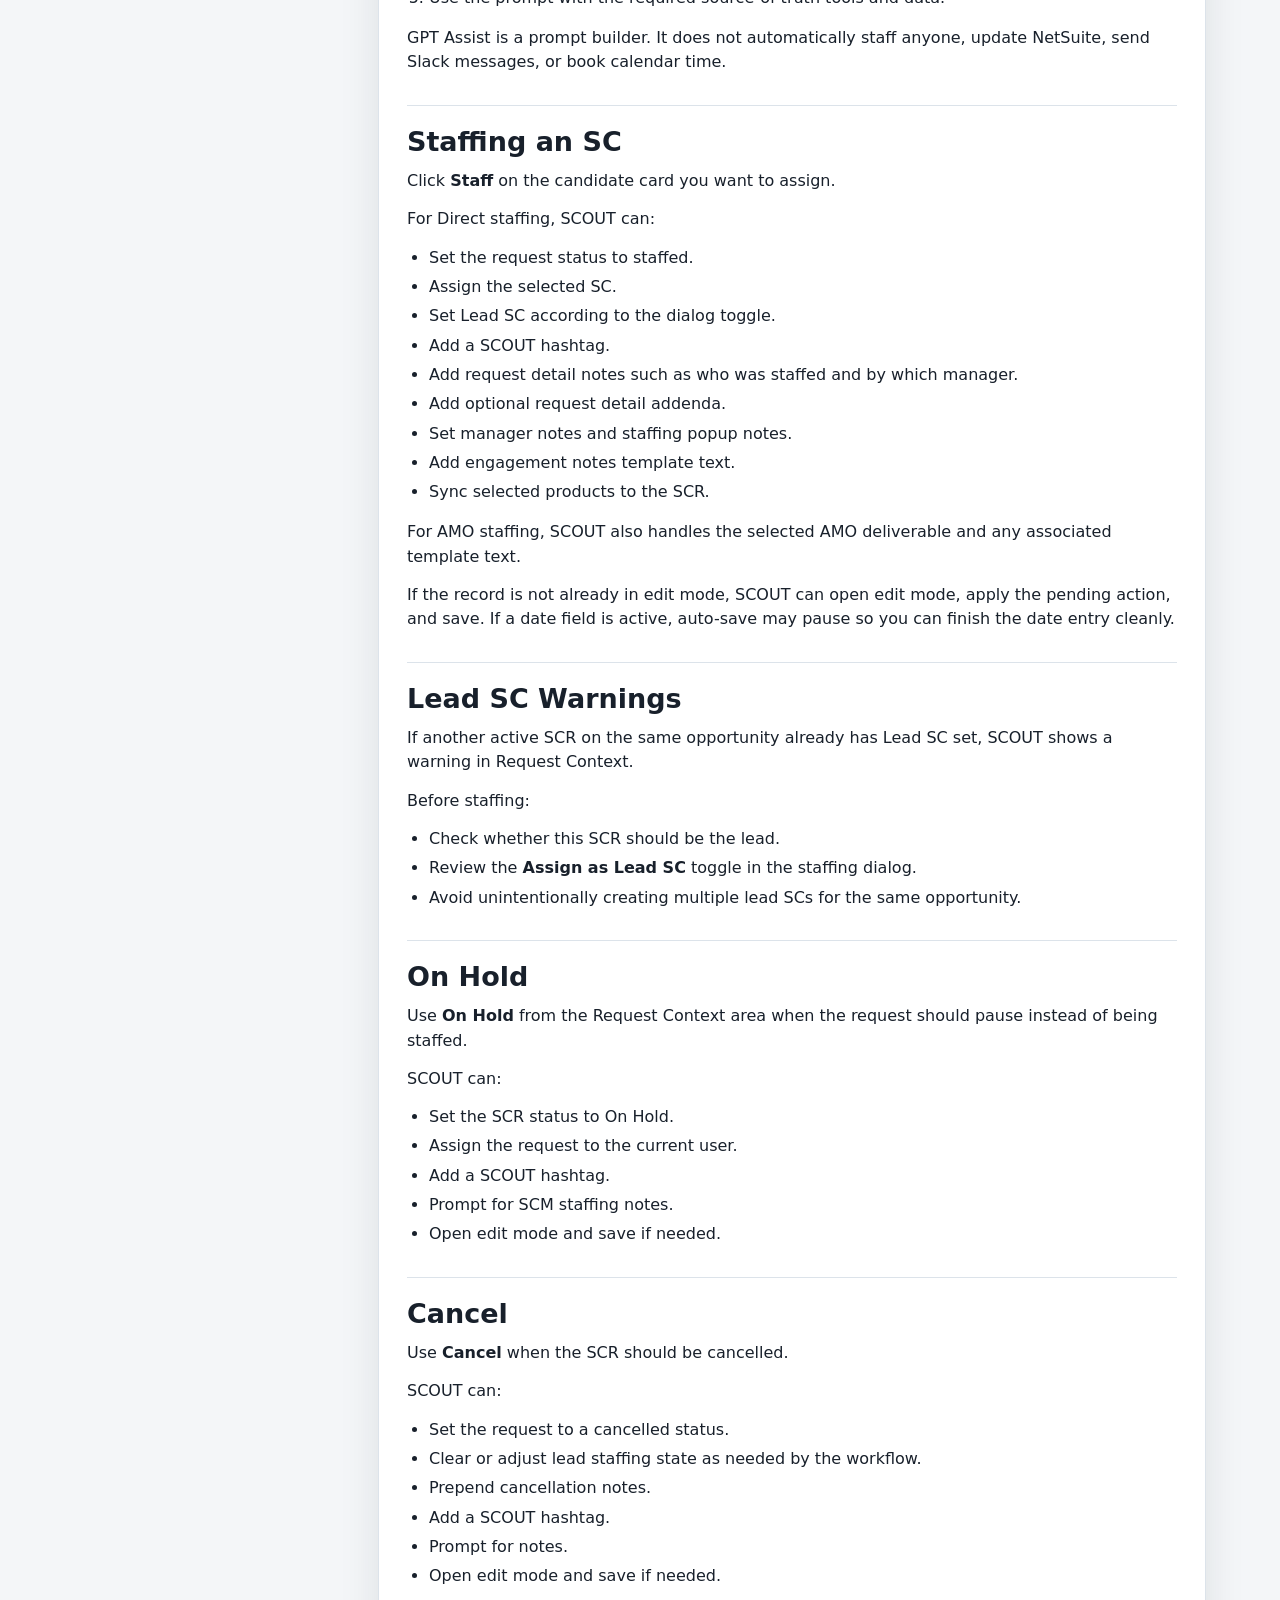
==== commit 2c848193: "Add files via upload" ====
--- a/docs/index.html
+++ b/docs/index.html
@@ -177,6 +177,77 @@
       font-size: 13px;
     }
 
+    .guide-callout {
+      display: flex;
+      align-items: center;
+      justify-content: space-between;
+      gap: 16px;
+      margin-top: 18px;
+      padding: 16px;
+      border: 1px solid rgba(255, 255, 255, 0.18);
+      border-radius: var(--radius);
+      background: rgba(255, 255, 255, 0.10);
+    }
+
+    .guide-callout strong {
+      display: block;
+      margin-bottom: 3px;
+      color: #fff;
+      font-size: 16px;
+    }
+
+    .guide-callout span {
+      color: #dbe6ef;
+      font-size: 14px;
+    }
+
+    .quick-start-grid {
+      display: grid;
+      grid-template-columns: repeat(3, minmax(0, 1fr));
+      gap: 12px;
+      margin-top: 18px;
+    }
+
+    .quick-start-card {
+      display: flex;
+      min-height: 126px;
+      flex-direction: column;
+      justify-content: space-between;
+      gap: 14px;
+      padding: 16px;
+      border: 1px solid rgba(255, 255, 255, 0.18);
+      border-radius: var(--radius);
+      background: rgba(255, 255, 255, 0.10);
+      color: #fff;
+      text-decoration: none;
+    }
+
+    .quick-start-card:hover {
+      background: rgba(255, 255, 255, 0.15);
+      text-decoration: none;
+    }
+
+    .quick-start-card strong {
+      display: block;
+      margin-bottom: 4px;
+      color: #fff;
+      font-size: 17px;
+    }
+
+    .quick-start-card span {
+      color: #dbe6ef;
+      font-size: 13px;
+    }
+
+    .quick-start-card em {
+      color: #fff;
+      font-style: normal;
+      font-size: 12px;
+      font-weight: 800;
+      text-transform: uppercase;
+      letter-spacing: 0.05em;
+    }
+
     .layout {
       display: grid;
       grid-template-columns: 280px minmax(0, 1fr);
@@ -380,6 +451,8 @@
       .layout,
       .footer { padding-left: 16px; padding-right: 16px; }
       .brand-strip { align-items: flex-start; flex-direction: column; }
+      .guide-callout { align-items: flex-start; flex-direction: column; }
+      .quick-start-grid { grid-template-columns: 1fr; }
       .hero h1 { font-size: 34px; }
       .hero-copy { font-size: 16px; }
       table { min-width: 640px; }
@@ -416,8 +489,30 @@
       <p class="hero-copy">Install, setup, and daily operating guide for queue triage, SCR staffing, calendar integration, and manager workflows.</p>
       <div class="hero-actions">
         <a class="button" href="#installation-guide">Start With Install</a>
+        <a class="button secondary" href="./scout-2-0-user-guide.html">SCOUT 2.0 Guide</a>
         <a class="button secondary" href="#scout-calendar-integration-setup">Calendar Setup</a>
         <button class="button secondary" type="button" onclick="window.print()">Print Guide</button>
+      </div>
+      <div class="guide-callout">
+        <div>
+          <strong>Looking specifically for SCOUT 2.0?</strong>
+          <span>Open the dedicated SCOUT 2.0 install, dashboard, calendar, drawer, and staffing guide.</span>
+        </div>
+        <a class="button" href="./scout-2-0-user-guide.html">Open SCOUT 2.0 Guide</a>
+      </div>
+      <div class="quick-start-grid" aria-label="Quick start guides">
+        <a class="quick-start-card" href="./iqueue-quick-start.html">
+          <span><strong>IQUEUE Quick Start</strong>One-page queue triage workflow for filters, ownership, routing, and handoff to SCOUT.</span>
+          <em>Open quick start</em>
+        </a>
+        <a class="quick-start-card" href="./scout-quick-start.html">
+          <span><strong>SCOUT Quick Start</strong>One-page staffing workflow for one SCR, calendar checks, workload, and save confirmation.</span>
+          <em>Open quick start</em>
+        </a>
+        <a class="quick-start-card" href="./scout-2-0-user-guide.html">
+          <span><strong>SCOUT 2.0 Full Guide</strong>Detailed install, settings, dashboard, drawer, calendar, and troubleshooting guide.</span>
+          <em>Open full guide</em>
+        </a>
       </div>
       <div class="meta-grid" aria-label="Guide summary">
         <div class="meta-card"><strong>SCOUT</strong><span>Staff one SCR at a time with skills, calendar, and NetSuite writeback support.</span></div>
@@ -438,7 +533,7 @@
   </div>
 
   <footer class="footer">
-    <div class="footer-inner">Upload this file and <code>SCOUT_IQUEUE_User_Guide.md</code> together at the repo root to publish the guide as <code>/scout-iqueue-user-guide.html</code>.</div>
+    <div class="footer-inner">This is the docs landing page. Keep <code>index.html</code> and <code>SCOUT_IQUEUE_User_Guide.md</code> together in the <code>/docs/</code> folder to publish the guide at <code>/docs/</code>.</div>
   </footer>
 
   <script>
@@ -648,7 +743,7 @@
         })
         .then(renderMarkdown)
         .catch(function () {
-          renderMarkdown('# Guide Content Not Loaded\n\nThis page expects `SCOUT_IQUEUE_User_Guide.md` to be uploaded in the same folder as `scout-iqueue-user-guide.html`.\n\nUpload both files to the repo root, then open the HTML page from GitHub Pages.');
+          renderMarkdown('# Guide Content Not Loaded\n\nThis page expects `SCOUT_IQUEUE_User_Guide.md` to be uploaded in the same `/docs/` folder as `index.html`.\n\nUpload both files to `/docs/`, then open the docs root from GitHub Pages.');
         });
     }());
   </script>
